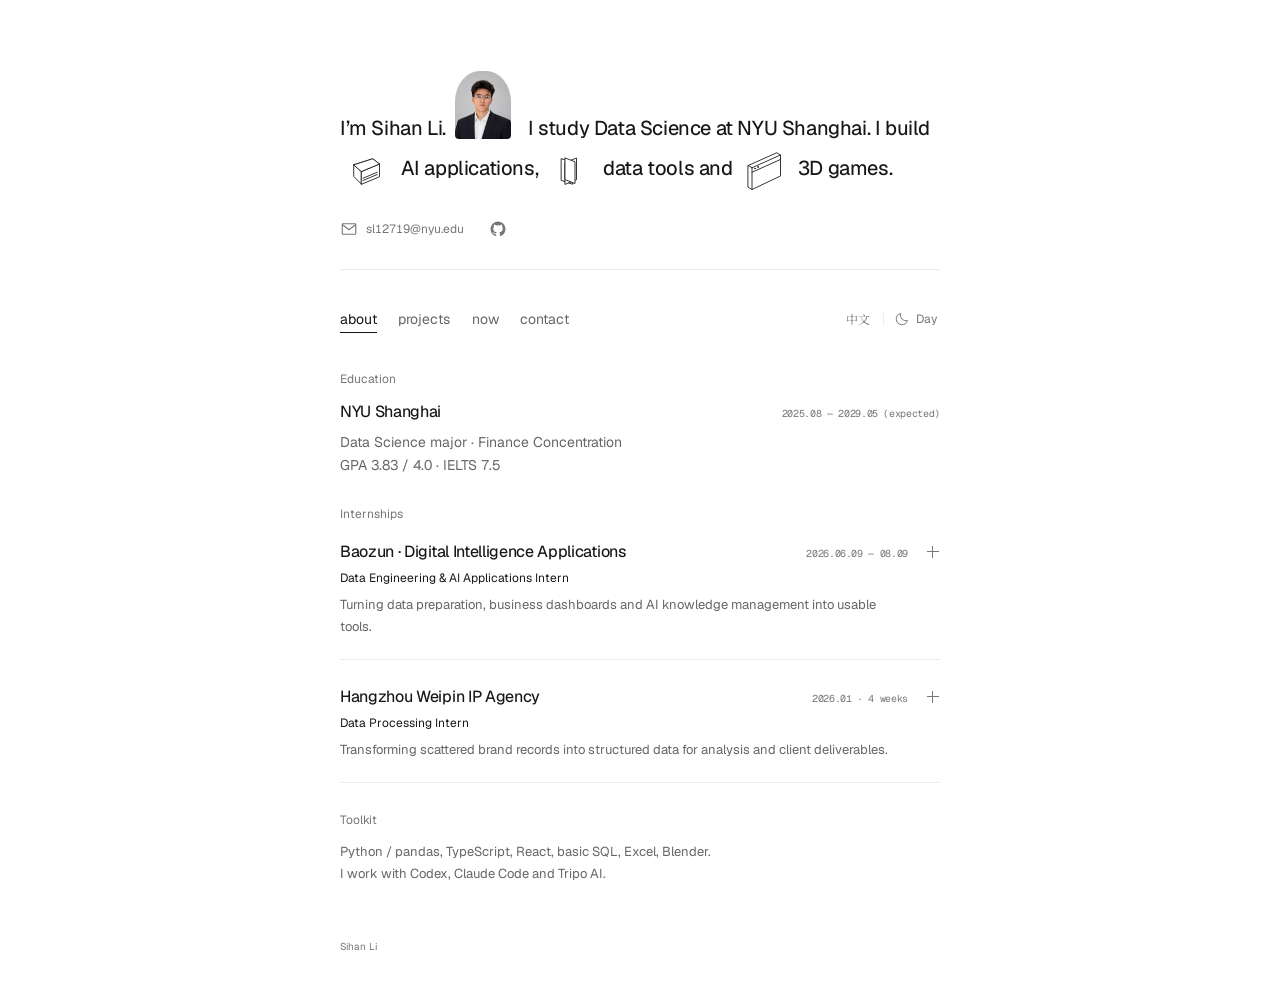
==== index.html @ 7e49949e "Publish Sihan Li portfolio with resume requests by email" ====
<!doctype html>
<html lang="en" data-theme="light"><head><meta charset="UTF-8"><meta name="viewport" content="width=device-width, initial-scale=1"><meta name="description" content="Sihan Li, Data Science major with a Finance Concentration at NYU Shanghai. AI applications, data tools and 3D games."><meta name="theme-color" content="#ffffff"><title>about · Sihan Li</title><script>(()=>{const h=document.documentElement,p=new URLSearchParams(location.search);let l=p.get('lang'),t;try{l=l||localStorage.getItem('sihan-lang');t=localStorage.getItem('sihan-theme')}catch{}h.lang=l==='zh'?'zh-CN':'en';h.dataset.theme=t==='light'||t==='dark'?t:matchMedia('(prefers-color-scheme: dark)').matches?'dark':'light'})();</script><link rel="icon" href="assets/favicon.svg" type="image/svg+xml"><link rel="preload" as="font" type="font/woff2" href="assets/fonts/geist-latin-wght-normal.woff2" crossorigin><link rel="stylesheet" href="style.css"><script src="translations.js" defer></script><script src="app.js" defer></script></head><body><a class="skip" href="#content"><span data-i18n="skip" >Skip to content</span></a><div class="page"><header class="intro"><h1><span data-i18n="name" >I’m Sihan Li.</span> <span class="avatar"><img src="assets/portrait.png" data-i18n-alt="portraitAlt" alt="Portrait of Sihan Li" width="64" height="76"></span> <span data-i18n="intro" >I study Data Science at NYU Shanghai. I build</span> <a class="category-link" href="projects.html#rag" data-route="projects"><span class="icon-frame" aria-hidden="true"><span class="corners"><i></i><i></i><i></i><i></i></span><svg class="book-icon" viewBox="0 0 70 70" fill="none" stroke="currentColor" stroke-width="1.15" stroke-linecap="round" stroke-linejoin="round" aria-hidden="true"><g class="book-back"><path class="paper" d="M19 28 44 20 53 27 29 37Z"/><path class="paper" d="m19 28 10 9v17L19 44Z"/><path class="paper" d="m29 37 24-10v17L29 54Z"/><path d="m31 49 19-8M31 46l19-8"/></g><g class="book-cover"><path class="paper" d="m19 28 25-8 9 7-24 10Z"/></g><g class="book-bits"><path class="paper" d="m27 22 5-3 5 3v6l-5 3-5-3Z"/><path d="m27 22 5 3 5-3m-5 3v6"/><path class="paper" d="m43 13 4-2 4 2v5l-4 2-4-2Z"/><path d="m43 13 4 2 4-2m-4 2v5"/></g></svg></span><span class="category-label"><span data-i18n="ai" >AI applications</span></span></a><span data-i18n="comma" >,</span> <a class="category-link" href="projects.html#bidradar" data-route="projects"><span class="icon-frame" aria-hidden="true"><span class="corners"><i></i><i></i><i></i><i></i></span><svg class="map-icon" viewBox="0 0 70 70" fill="none" stroke="currentColor" stroke-width="1.15" stroke-linecap="round" stroke-linejoin="round" aria-hidden="true"><g class="map-left"><path class="paper" d="m18 20 15 5v29l-15-5Z"/><path class="map-lines" d="m21 28 4 3 5-2m-9 10 4-2 5 5"/></g><g class="map-center"><path class="paper" d="m33 25 15-6v29l-15 6Z"/><path class="map-lines" d="m36 31 4-4 5 1m-9 16 4-2 5-7"/></g><g class="map-right"><path class="paper" d="m48 19 13 5v29l-13-5Z"/><path class="map-lines" d="m51 28 4 2 3-1m-7 11 4-3 3 5"/></g></svg></span><span class="category-label"><span data-i18n="data" >data tools</span></span></a> <span data-i18n="and" >and</span> <a class="category-link" href="projects.html#nightback" data-route="projects"><span class="icon-frame" aria-hidden="true"><span class="corners"><i></i><i></i><i></i><i></i></span><svg class="window-icon" viewBox="0 0 70 70" fill="none" stroke="currentColor" stroke-width="1.15" stroke-linecap="round" stroke-linejoin="round" aria-hidden="true"><g class="screen"><path class="paper" d="m14 29 38-17 5 3v28L19 61l-5-3Z"/><path d="m19 32 38-17M19 32v29M14 29l5 3m0 6 38-17"/><circle cx="23" cy="33" r=".6"/><circle cx="27" cy="31" r=".6"/></g><g class="window-cards"><path class="paper" d="m25 38 10-4v11l-10 4Z"/><path class="paper" d="m40 31 10-4v11l-10 4Z"/></g></svg></span><span class="category-label"><span data-i18n="games" >3D games</span></span></a><span data-i18n="period" >.</span></h1><div class="socials"><a class="email-link" href="mailto:sl12719@nyu.edu"><svg viewBox="0 0 24 24" fill="none" stroke="currentColor" stroke-width="1.5" aria-hidden="true"><rect x="3" y="5" width="18" height="14" rx="1"/><path d="m3 6 9 7 9-7"/></svg><span>sl12719@nyu.edu</span></a><a href="https://github.com/lshhhhhhhhhh10" target="_blank" rel="noopener noreferrer" aria-label="GitHub"><svg viewBox="0 0 24 24" fill="currentColor" aria-hidden="true"><path d="M12 2a10 10 0 0 0-3.16 19.49c.5.09.68-.22.68-.48v-1.86c-2.78.6-3.37-1.18-3.37-1.18-.45-1.15-1.11-1.46-1.11-1.46-.91-.62.07-.61.07-.61 1 .07 1.53 1.03 1.53 1.03.9 1.53 2.34 1.09 2.91.83.09-.65.35-1.09.64-1.34-2.22-.25-4.55-1.11-4.55-4.94 0-1.09.39-1.98 1.03-2.68-.1-.25-.45-1.27.1-2.65 0 0 .84-.27 2.75 1.03A9.58 9.58 0 0 1 12 6.84c.85 0 1.71.12 2.51.34 1.91-1.3 2.75-1.03 2.75-1.03.55 1.38.2 2.4.1 2.65.64.7 1.03 1.59 1.03 2.68 0 3.84-2.34 4.68-4.57 4.93.36.31.68.92.68 1.85v2.75c0 .27.18.58.69.48A10 10 0 0 0 12 2Z"/></svg></a></div><hr></header><div class="nav-row"><nav aria-label="Site" data-i18n-label="nav"><a href="index.html" data-route="about" aria-current="page"><span data-i18n="about" >about</span></a><a href="projects.html" data-route="projects"><span data-i18n="projects" >projects</span></a><a href="now.html" data-route="now"><span data-i18n="now" >now</span></a><a href="contact.html" data-route="contact"><span data-i18n="contact" >contact</span></a><span class="nav-rule" aria-hidden="true"></span></nav><div class="preferences"><button id="language-toggle" type="button" aria-label="切换到中文" title="切换到中文">中文</button><span class="control-divider" aria-hidden="true"></span><button id="theme-toggle" type="button" aria-label="Switch to night mode" title="Switch to night mode" aria-pressed="false"><svg class="moon" viewBox="0 0 24 24" fill="none" stroke="currentColor" stroke-width="1.5" aria-hidden="true"><path d="M20.2 14.2A8.5 8.5 0 0 1 9.8 3.8 8.5 8.5 0 1 0 20.2 14.2Z"/></svg><svg class="sun" viewBox="0 0 24 24" fill="none" stroke="currentColor" stroke-width="1.5" aria-hidden="true"><circle cx="12" cy="12" r="3.5"/><path d="M12 2v2m0 16v2M2 12h2m16 0h2M5 5l1.4 1.4m11.2 11.2L19 19M5 19l1.4-1.4M17.6 6.4 19 5"/></svg><span id="theme-word">Day</span></button></div></div><main id="content" data-page="about" tabindex="-1"><section class="about-block"><h2 data-i18n="education" >Education</h2><div class="entry-heading"><h3 data-i18n="school" >NYU Shanghai</h3><span data-i18n="studyDates" class="date">2025.08 — 2029.05 (expected)</span></div><p><span data-i18n="major" >Data Science major · Finance Concentration</span><br><span class="latin">GPA 3.83 / 4.0 · IELTS 7.5</span></p></section><section class="about-block internships"><h2 data-i18n="internships" >Internships</h2>
<details class="experience"><summary><span class="experience-summary"><span class="entry-heading"><span data-i18n="baozun" class="employer">Baozun · Digital Intelligence Applications</span><span class="date">2026.06.09 — 08.09</span></span><span data-i18n="baozunRole" class="experience-role">Data Engineering &amp; AI Applications Intern</span><span data-i18n="baozunDesc" class="experience-overview">Turning data preparation, business dashboards and AI knowledge management into usable tools.</span></span><span class="expand-mark" aria-hidden="true"></span></summary><div class="experience-detail"><ul><li data-i18n="baozunDetail1" >Built and deployed a RAG resource platform for internal training, connecting content intake, search, scoring and classification in one workflow.</li><li data-i18n="baozunDetail2" >Implemented PDF/link imports, full-text search, manual review and Feishu sync, organizing technical resources into 7 categories and 34 subcategories.</li><li data-i18n="baozunDetail3" >Integrated DeepSeek scoring for relevance, depth, recency and credibility, with a rule-based fallback when API calls fail.</li><li data-i18n="baozunDetail4" >Contributed to structured-data cleaning and validation for BBI Cloud dashboards, supporting business metrics and visual reporting.</li></ul><a class="detail-link" href="https://rag-kb-site.vercel.app/" target="_blank" rel="noopener noreferrer"><span data-i18n="viewPlatform" >View the platform ↗</span></a></div></details>
<details class="experience"><summary><span class="experience-summary"><span class="entry-heading"><span data-i18n="weipin" class="employer">Hangzhou Weipin IP Agency</span><span data-i18n="weipinDates" class="date">2026.01 · 4 weeks</span></span><span data-i18n="weipinRole" class="experience-role">Data Processing Intern</span><span data-i18n="weipinDesc" class="experience-overview">Transforming scattered brand records into structured data for analysis and client deliverables.</span></span><span class="expand-mark" aria-hidden="true"></span></summary><div class="experience-detail"><ul><li data-i18n="weipinDetail1" >Collected brand records through web scraping, then deduplicated, categorized and standardized them for downstream analysis.</li><li data-i18n="weipinDetail2" >Consolidated the prepared data for internal reports and client deliverables, turning raw records into usable analytical inputs.</li></ul></div></details></section><section class="about-block toolkit"><h2 data-i18n="tools" >Toolkit</h2><p><span data-i18n="toolsData" >Python / pandas, TypeScript, React, basic SQL, Excel, Blender.</span><br><span data-i18n="collab" >I work with Codex, Claude Code and Tripo AI.</span></p></section></main><footer><span class="latin">Sihan Li</span></footer></div></body></html>
---- style.css ----
@import url('fonts.css');
:root{--bg:#fff;--ink:#171717;--body:#666;--muted:#767676;--line:#ebebeb;--hover-line:#8f8f8f;--wash:#fafafa;--wash-strong:#f0f0f0;--ease:cubic-bezier(.23,1,.32,1);--spring:cubic-bezier(.22,1.45,.45,1);color-scheme:light;font-family:'Geist Variable','Noto Serif SC Variable','Songti SC',serif;font-feature-settings:'rlig' 1,'calt' 0,'ss11' 1;font-synthesis:none;font-variant-numeric:tabular-nums;text-rendering:optimizeLegibility;-webkit-font-smoothing:antialiased;scroll-behavior:smooth;scroll-padding-top:30px}
:root[data-theme=dark]{--bg:#151716;--ink:#eeeeeb;--body:#b1b5b1;--muted:#9ca39d;--line:#303531;--hover-line:#838c84;--wash:#202521;--wash-strong:#2a312b;color-scheme:dark}
*{box-sizing:border-box}body{margin:0;background:var(--bg);color:var(--ink);min-width:0;min-height:100vh}p,h1,h2,h3,figure{margin:0}a{color:inherit;text-decoration:none;transition:color 160ms var(--ease),opacity 160ms var(--ease)}a:hover{color:var(--ink)}a:active,button:active{opacity:.55}button{font:inherit;color:inherit;cursor:pointer}a:focus-visible,button:focus-visible{outline:2px solid var(--ink);outline-offset:3px}::selection{background:var(--ink);color:var(--bg)}.page{width:calc(100% - 40px);max-width:600px;margin:max(80px,12vh) auto 0;padding-bottom:35px}.intro h1{font-size:20px;font-weight:450;line-height:2;letter-spacing:-.02em}.intro h1 [data-i18n=name]{white-space:nowrap}html[lang=zh-CN] .intro h1{font-size:22px;font-weight:500;letter-spacing:0;line-height:2.2}.avatar{display:inline-block;position:relative;width:3.4em;height:1em;vertical-align:baseline;margin-right:.25em}.avatar img{position:absolute;bottom:-.2em;left:.25em;width:2.8em;height:3.4em;object-fit:cover;object-position:50% 16%;border-radius:45% 45% 4px 4px;filter:none;transition:transform 350ms var(--spring)}.avatar:hover img{transform:rotate(-4deg) translateY(-2px);filter:none}.category-link{position:relative;display:inline-block;white-space:nowrap;touch-action:manipulation}.icon-frame{display:inline-block;position:relative;width:2.625em;height:1em;margin-right:.4em;vertical-align:middle;isolation:isolate}.icon-frame>svg{position:absolute;top:50%;left:50%;width:2.625em;height:2.625em;overflow:visible;transform:translate(-50%,-50%);transition:transform 420ms var(--spring);color:var(--ink)}.paper{fill:var(--bg)}.category-link:is(:hover,:focus-visible) .icon-frame>svg{transform:translate(-50%,-50%) scale(1.2)}.corners{position:absolute;top:50%;left:50%;width:2.625em;height:2.625em;transform:translate(-50%,-50%) scale(.93);opacity:0;transition:opacity 180ms var(--ease),transform 420ms var(--spring);background:var(--bg)}.category-link:is(:hover,:focus-visible) .corners{opacity:1;transform:translate(-50%,-50%) scale(1.37)}.corners i{position:absolute;width:6px;height:6px;border-top:1.2px solid var(--ink);border-left:1.2px solid var(--ink)}.corners i:nth-child(1){top:0;left:0}.corners i:nth-child(2){right:0;top:0;transform:rotate(90deg)}.corners i:nth-child(3){right:0;bottom:0;transform:rotate(180deg)}.corners i:nth-child(4){left:0;bottom:0;transform:rotate(-90deg)}.category-label{position:relative;display:inline-block;padding:0 .1em;margin:0 -.1em;line-height:1.35;isolation:isolate;transition:color 150ms var(--ease)}.category-label:before{content:'';position:absolute;inset:0;z-index:-1;background:var(--ink);transform:scaleX(0);transform-origin:0 50%;transition:transform 360ms var(--ease)}.category-link:is(:hover,:focus-visible) .category-label:before{transform:scaleX(1)}.category-link:is(:hover,:focus-visible) .category-label{color:var(--bg)}.book-cover{transform-origin:19px 28px;transition:transform 500ms var(--spring)}.book-bits{opacity:0;transform:translateY(9px);transition:opacity 300ms var(--ease),transform 550ms var(--spring)}.category-link:is(:hover,:focus-visible) .book-cover{transform:rotate(-55deg)}.category-link:is(:hover,:focus-visible) .book-bits{opacity:1;transform:translateY(-3px)}.map-left,.map-center,.map-right{transition:transform 500ms var(--spring)}.map-left{transform:translateX(7px)}.map-center{transform:translateX(-3px)}.map-right{transform:translateX(-18px)}.map-lines{opacity:0;stroke-dasharray:35;stroke-dashoffset:35;transition:opacity 180ms,stroke-dashoffset 750ms var(--ease)}.category-link:is(:hover,:focus-visible) :is(.map-left,.map-center,.map-right){transform:translateX(-5px)}.category-link:is(:hover,:focus-visible) .map-lines{opacity:1;stroke-dashoffset:0}.window-cards{opacity:0;transform:translate(3px,4px);transition:opacity 200ms,transform 450ms var(--spring)}.category-link:is(:hover,:focus-visible) .window-cards{opacity:1;transform:translate(-3px,-5px)}.socials{display:flex;align-items:center;gap:14px;margin:25px 0 0 -5px;color:var(--muted)}.socials a{display:inline-flex;align-items:center;justify-content:center;gap:8px;min-height:32px;min-width:30px;font-family:'Geist Variable',sans-serif;font-size:12px}.socials a svg{width:18px;height:18px}.socials .email-link{padding:0 5px}hr{border:0;border-top:1px solid var(--line);margin:24px 0 0}.nav-row{display:flex;align-items:center;justify-content:space-between;gap:15px;margin-top:27px;margin-bottom:29px}nav{display:flex;gap:21.28px;position:relative;color:var(--body);font-size:14px;line-height:20px}nav>a{display:block;padding:12px 0;white-space:nowrap}nav>a[aria-current]{color:var(--ink)}nav:not(.placed)>a[aria-current]{text-decoration:underline;text-underline-offset:5px}.nav-rule{height:1px;background:var(--ink);position:absolute;left:0;bottom:8px;pointer-events:none}nav:not(.placed) .nav-rule{visibility:hidden}.placed .nav-rule{transition:transform 360ms var(--ease),width 360ms var(--ease)}.preferences{display:flex;align-items:center;color:var(--muted);gap:7px}.preferences button{border:0;background:transparent;min-height:44px;min-width:36px;display:inline-flex;align-items:center;justify-content:center;gap:6px;font-size:12px;padding:0 3px}.preferences button:hover{color:var(--ink)}#language-toggle{font-family:'Geist Variable','Noto Serif SC Variable',serif;font-size:12px}.control-divider{width:1px;height:12px;background:var(--line)}#theme-toggle svg{width:16px;height:16px}.sun{display:none}[data-theme=dark] .sun{display:block}[data-theme=dark] .moon{display:none}main{color:var(--body);font-size:16px;line-height:1.5;outline:0}html[lang=zh-CN] main{line-height:1.9}.about-block{margin-bottom:28px}.about-block>h2,.in-progress>h2{font-size:12px;font-weight:400;color:var(--muted);line-height:1.5;margin-bottom:12px}.entry-heading{display:flex;justify-content:space-between;align-items:baseline;gap:8px 15px;flex-wrap:wrap}.entry-heading h3{font-size:16px;line-height:1.5;font-weight:450;letter-spacing:-.02em;color:var(--ink)}html[lang=zh-CN] .entry-heading h3{font-weight:500;letter-spacing:0}.date{font-family:'Geist Mono Variable','Noto Serif SC Variable',monospace;font-size:10px;letter-spacing:-.35px;color:var(--muted)}.about-block p{margin-top:7px;font-size:14px;line-height:1.65}html[lang=zh-CN] .about-block p{line-height:1.95}.experience+.experience{margin-top:20px}.toolkit p{font-size:13px}.latin{font-family:'Geist Variable',sans-serif}.project{border-bottom:1px solid var(--line);margin:0 -12px;padding-bottom:12px;scroll-margin-top:30px}.project+.project{padding-top:0}.project-card{position:relative;display:grid;grid-template-columns:40% minmax(0,1fr);gap:20px;align-items:start;padding:12px;color:var(--body)}.project-card:after{content:'';position:absolute;inset:-1px 0;border:1px solid var(--hover-line);opacity:0;pointer-events:none;transition:opacity 160ms var(--ease)}.project-card:focus-visible:after{opacity:1}.project-card img{width:100%;aspect-ratio:16/9;height:auto;display:block;object-fit:cover;background:var(--wash);outline:1px solid color-mix(in srgb,var(--ink) 8%,transparent);outline-offset:-1px}.project-card h2{font-size:16px;line-height:1.5;font-weight:450;letter-spacing:-.02em;color:var(--ink)}html[lang=zh-CN] .project-card h2{letter-spacing:0;font-weight:500}.external{display:inline-block;color:var(--muted);font-size:12px;margin-left:5px}.project-note{font-size:11px;color:var(--muted);margin-top:5px}.description{font-size:13px;line-height:1.65;margin-top:9px}html[lang=zh-CN] .description{line-height:1.9}.tech{font-family:'Geist Mono Variable',monospace;font-size:10px;line-height:1.7;margin-top:12px;color:var(--muted)}.project-foot{padding:0 12px 0 calc(40% + 22.4px);font-size:11px;color:var(--muted);line-height:1.75}.project-actions{display:flex;gap:22px;margin-top:10px}.project-actions a{display:inline-block;padding:5px 0;border-bottom:1px solid var(--line);font-size:12px}.project-actions a:hover{border-color:var(--ink)}.in-progress{margin-top:29px}.in-progress article+article{margin-top:18px}.in-progress h3{font-size:15px;font-weight:450;color:var(--ink)}.in-progress p{font-size:13px;line-height:1.8;margin-top:5px}.contact-note{font-size:14px;margin-bottom:27px}.contact-line{display:flex;align-items:baseline;gap:18px;margin-bottom:22px;font-size:15px}.contact-line .email{font-family:'Geist Variable',sans-serif;font-size:24px;letter-spacing:-.6px;color:var(--ink)}.contact-line a>span[aria-hidden]{font-size:13px;color:var(--muted)}.contact-label{font-size:12px;color:var(--muted);min-width:48px}.contact small{display:block;font-size:10px;color:var(--muted);margin-top:5px}#copy-email{border:0;border-bottom:1px solid var(--line);font-size:12px;background:transparent;color:var(--muted);padding:5px 0}#copy-email:hover{color:var(--ink);border-color:var(--ink)}#copy-status{min-height:24px;font-size:12px}footer{font-size:10px;color:var(--muted);padding-top:27px;line-height:1.5}html[lang=en] .name-zh{display:none}.skip{position:fixed;top:-100px;left:15px;background:var(--bg);padding:10px;z-index:20;font-size:14px}.skip:focus{top:10px}.sr-only{position:absolute;width:1px;height:1px;overflow:hidden;clip:rect(0,0,0,0);white-space:nowrap}@media(hover:hover){.project-card:hover:after{opacity:1}}@media(pointer:coarse){.socials a{min-width:44px;min-height:44px}}@media(max-width:544px){.project-card{grid-template-columns:1fr;gap:13px}.project-foot{padding-left:12px}.project-card img{max-height:215px;object-fit:cover}.project-note{margin-top:3px}.description{font-size:14px}.project-card{padding-top:16px;padding-bottom:12px}.project{padding-bottom:16px}.contact-line .email{font-size:22px}.tech{margin-top:9px}}@media(max-width:480px){.page{margin-top:42px;padding-bottom:28px}.intro h1{line-height:2.4}.intro h1,html[lang=zh-CN] .intro h1{font-size:20px}html[lang=zh-CN] .intro h1{line-height:2.4}.avatar{width:3.1em}.avatar img{height:3em;width:2.5em}.socials{margin-top:15px}.intro hr{display:none}.nav-row{margin-top:9px;margin-bottom:25px}.preferences{gap:4px}nav{gap:21.28px}.entry-heading{gap:4px}.date{font-size:10px}.about-block p{font-size:14px}#theme-word{font-size:11px}.contact-line{gap:14px}}@media(max-width:360px){.page{width:calc(100% - 36px)}#theme-word{display:none}.contact-line .email{font-size:20px}nav{gap:18px}.contact-line{gap:12px}.category-link .icon-frame{margin-right:.25em}.intro h1,html[lang=zh-CN] .intro h1{font-size:19px}}@media(prefers-reduced-motion:reduce){:root{scroll-behavior:auto}*,*:before,*:after{animation:none!important;transition:none!important}}

.category-link:focus-visible{outline-color:transparent}@media(forced-colors:active){.category-link:focus-visible{outline-color:Highlight}}

/* Expandable experience entries and current projects. */
.experience{border-bottom:1px solid var(--line);padding:0 0 16px;margin:0 0 20px}.experience:last-child{margin-bottom:0}.experience+.experience{margin-top:0}.experience>summary{list-style:none;display:flex;gap:18px;cursor:pointer;border-radius:0;padding:5px 0;touch-action:manipulation}.experience>summary::-webkit-details-marker{display:none}.experience>summary:focus-visible{outline:2px solid var(--ink);outline-offset:5px}.experience-summary{display:block;min-width:0;flex:1}.employer{font-size:16px;font-weight:450;line-height:1.5;letter-spacing:-.02em;color:var(--ink)}html[lang=zh-CN] .employer{font-weight:500;letter-spacing:0}.experience-role{display:block;font-size:12px;color:var(--ink);margin-top:5px}.experience-overview{display:block;font-size:13px;line-height:1.7;margin-top:7px;color:var(--body)}.expand-mark{position:relative;width:14px;height:14px;flex:0 0 14px;margin-top:5px;color:var(--muted)}.expand-mark:before,.expand-mark:after{content:'';position:absolute;background:currentColor;transition:transform 200ms var(--ease)}.expand-mark:before{left:1px;right:1px;top:6px;height:1px}.expand-mark:after{top:1px;bottom:1px;left:6px;width:1px}.experience[open] .expand-mark:after{transform:rotate(90deg)}.experience[open] .expand-mark{color:var(--ink)}.experience-detail{padding:7px 30px 0 0;font-size:13px;line-height:1.75;animation:detail-in 220ms ease-out}.experience-detail ul{margin:0;padding-left:17px}.experience-detail li{padding-left:3px}.experience-detail li+li{margin-top:10px}.detail-link{display:inline-block;font-size:12px;padding:5px 0;border-bottom:1px solid var(--line);margin-top:12px}.detail-link:hover{border-color:var(--ink)}html[lang=zh-CN] .experience-overview,html[lang=zh-CN] .experience-detail{line-height:1.95}.now-heading{font-size:16px;font-weight:450;letter-spacing:-.02em;color:var(--ink);margin-bottom:24px}.now-entry{padding-bottom:24px;border-bottom:1px solid var(--line)}.now-entry+.now-entry{padding-top:24px}.now-top{display:flex;flex-wrap:wrap;gap:9px 16px;align-items:baseline;justify-content:space-between}.now-top h3{font-size:16px;font-weight:450;line-height:1.5;color:var(--ink)}.work-status{font-size:10px;color:var(--muted);white-space:nowrap}.work-status:before{content:'';display:inline-block;width:4px;height:4px;background:currentColor;border-radius:50%;margin:0 6px 2px 0}.now-entry>p{font-size:14px;line-height:1.75;margin-top:11px}.now-entry>p.tech{font-size:10px;margin-top:12px}.now-entry>p.milestone{font-size:12px;color:var(--ink)}.now-link{margin-top:25px;font-size:13px}.now-link a{border-bottom:1px solid var(--line);padding-bottom:4px}html[lang=zh-CN] .now-entry>p{line-height:1.95}@keyframes detail-in{from{opacity:.35;transform:translateY(-3px)}to{opacity:1;transform:translateY(0)}}@media(max-width:480px){.nav-row{gap:8px}nav{font-size:13px;gap:14px}.experience>summary{gap:12px}.experience-detail{padding-right:0}.employer{font-size:15px}.now-top{display:block}.work-status{display:block;margin-top:6px}.now-entry>p{font-size:14px}}@media(max-width:360px){nav{gap:10px}.preferences{gap:3px}.preferences button{min-width:32px}}
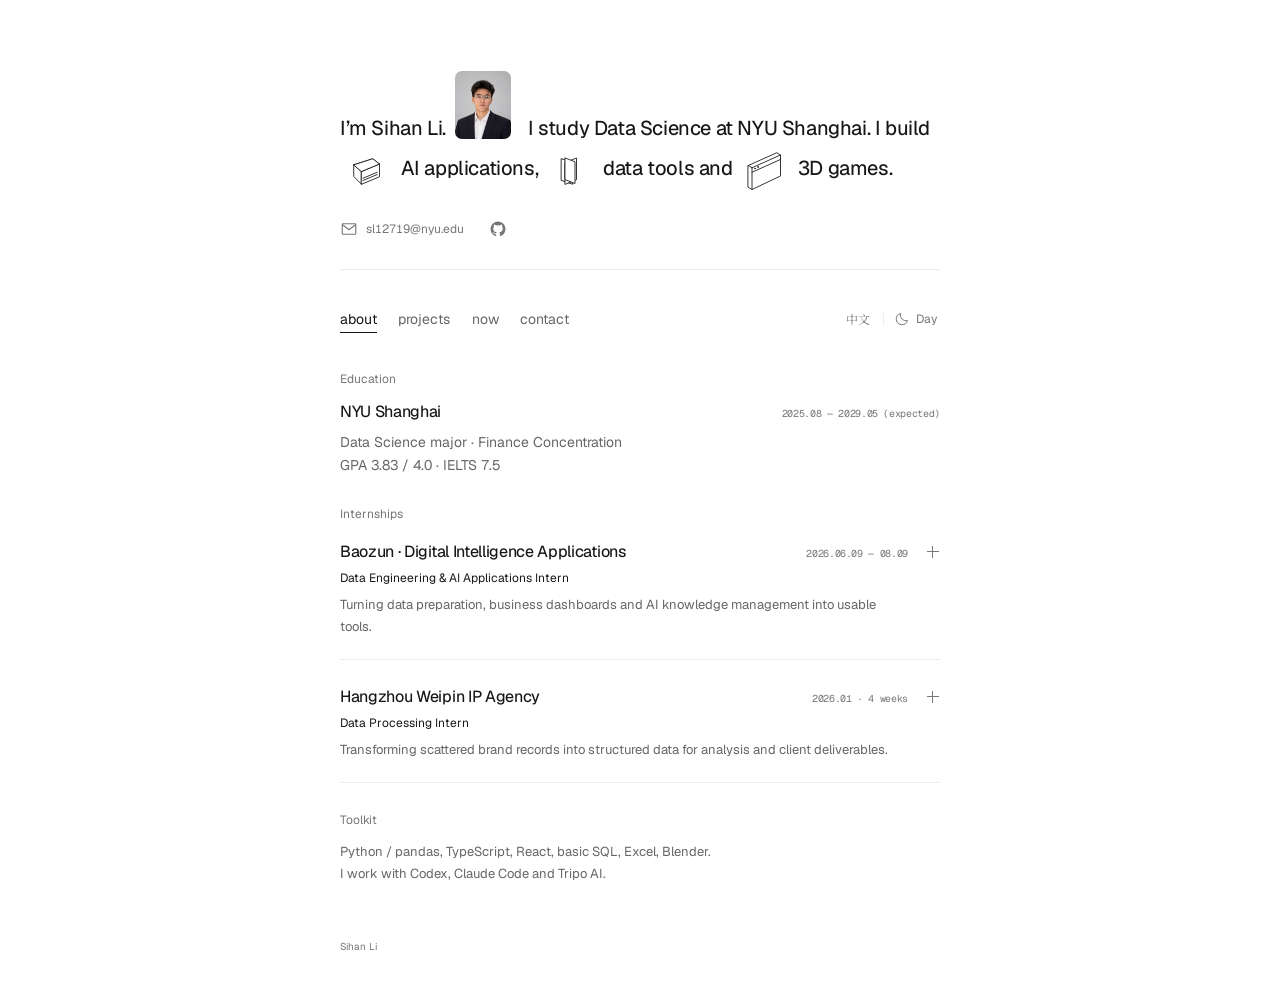
==== commit 134c07cd: "Add mobile spacing, portrait viewer and single resume download" ====
--- a/index.html
+++ b/index.html
@@ -1,4 +1,4 @@
 <!doctype html>
-<html lang="en" data-theme="light"><head><meta charset="UTF-8"><meta name="viewport" content="width=device-width, initial-scale=1"><meta name="description" content="Sihan Li, Data Science major with a Finance Concentration at NYU Shanghai. AI applications, data tools and 3D games."><meta name="theme-color" content="#ffffff"><title>about · Sihan Li</title><script>(()=>{const h=document.documentElement,p=new URLSearchParams(location.search);let l=p.get('lang'),t;try{l=l||localStorage.getItem('sihan-lang');t=localStorage.getItem('sihan-theme')}catch{}h.lang=l==='zh'?'zh-CN':'en';h.dataset.theme=t==='light'||t==='dark'?t:matchMedia('(prefers-color-scheme: dark)').matches?'dark':'light'})();</script><link rel="icon" href="assets/favicon.svg" type="image/svg+xml"><link rel="preload" as="font" type="font/woff2" href="assets/fonts/geist-latin-wght-normal.woff2" crossorigin><link rel="stylesheet" href="style.css"><script src="translations.js" defer></script><script src="app.js" defer></script></head><body><a class="skip" href="#content"><span data-i18n="skip" >Skip to content</span></a><div class="page"><header class="intro"><h1><span data-i18n="name" >I’m Sihan Li.</span> <span class="avatar"><img src="assets/portrait.png" data-i18n-alt="portraitAlt" alt="Portrait of Sihan Li" width="64" height="76"></span> <span data-i18n="intro" >I study Data Science at NYU Shanghai. I build</span> <a class="category-link" href="projects.html#rag" data-route="projects"><span class="icon-frame" aria-hidden="true"><span class="corners"><i></i><i></i><i></i><i></i></span><svg class="book-icon" viewBox="0 0 70 70" fill="none" stroke="currentColor" stroke-width="1.15" stroke-linecap="round" stroke-linejoin="round" aria-hidden="true"><g class="book-back"><path class="paper" d="M19 28 44 20 53 27 29 37Z"/><path class="paper" d="m19 28 10 9v17L19 44Z"/><path class="paper" d="m29 37 24-10v17L29 54Z"/><path d="m31 49 19-8M31 46l19-8"/></g><g class="book-cover"><path class="paper" d="m19 28 25-8 9 7-24 10Z"/></g><g class="book-bits"><path class="paper" d="m27 22 5-3 5 3v6l-5 3-5-3Z"/><path d="m27 22 5 3 5-3m-5 3v6"/><path class="paper" d="m43 13 4-2 4 2v5l-4 2-4-2Z"/><path d="m43 13 4 2 4-2m-4 2v5"/></g></svg></span><span class="category-label"><span data-i18n="ai" >AI applications</span></span></a><span data-i18n="comma" >,</span> <a class="category-link" href="projects.html#bidradar" data-route="projects"><span class="icon-frame" aria-hidden="true"><span class="corners"><i></i><i></i><i></i><i></i></span><svg class="map-icon" viewBox="0 0 70 70" fill="none" stroke="currentColor" stroke-width="1.15" stroke-linecap="round" stroke-linejoin="round" aria-hidden="true"><g class="map-left"><path class="paper" d="m18 20 15 5v29l-15-5Z"/><path class="map-lines" d="m21 28 4 3 5-2m-9 10 4-2 5 5"/></g><g class="map-center"><path class="paper" d="m33 25 15-6v29l-15 6Z"/><path class="map-lines" d="m36 31 4-4 5 1m-9 16 4-2 5-7"/></g><g class="map-right"><path class="paper" d="m48 19 13 5v29l-13-5Z"/><path class="map-lines" d="m51 28 4 2 3-1m-7 11 4-3 3 5"/></g></svg></span><span class="category-label"><span data-i18n="data" >data tools</span></span></a> <span data-i18n="and" >and</span> <a class="category-link" href="projects.html#nightback" data-route="projects"><span class="icon-frame" aria-hidden="true"><span class="corners"><i></i><i></i><i></i><i></i></span><svg class="window-icon" viewBox="0 0 70 70" fill="none" stroke="currentColor" stroke-width="1.15" stroke-linecap="round" stroke-linejoin="round" aria-hidden="true"><g class="screen"><path class="paper" d="m14 29 38-17 5 3v28L19 61l-5-3Z"/><path d="m19 32 38-17M19 32v29M14 29l5 3m0 6 38-17"/><circle cx="23" cy="33" r=".6"/><circle cx="27" cy="31" r=".6"/></g><g class="window-cards"><path class="paper" d="m25 38 10-4v11l-10 4Z"/><path class="paper" d="m40 31 10-4v11l-10 4Z"/></g></svg></span><span class="category-label"><span data-i18n="games" >3D games</span></span></a><span data-i18n="period" >.</span></h1><div class="socials"><a class="email-link" href="mailto:sl12719@nyu.edu"><svg viewBox="0 0 24 24" fill="none" stroke="currentColor" stroke-width="1.5" aria-hidden="true"><rect x="3" y="5" width="18" height="14" rx="1"/><path d="m3 6 9 7 9-7"/></svg><span>sl12719@nyu.edu</span></a><a href="https://github.com/lshhhhhhhhhh10" target="_blank" rel="noopener noreferrer" aria-label="GitHub"><svg viewBox="0 0 24 24" fill="currentColor" aria-hidden="true"><path d="M12 2a10 10 0 0 0-3.16 19.49c.5.09.68-.22.68-.48v-1.86c-2.78.6-3.37-1.18-3.37-1.18-.45-1.15-1.11-1.46-1.11-1.46-.91-.62.07-.61.07-.61 1 .07 1.53 1.03 1.53 1.03.9 1.53 2.34 1.09 2.91.83.09-.65.35-1.09.64-1.34-2.22-.25-4.55-1.11-4.55-4.94 0-1.09.39-1.98 1.03-2.68-.1-.25-.45-1.27.1-2.65 0 0 .84-.27 2.75 1.03A9.58 9.58 0 0 1 12 6.84c.85 0 1.71.12 2.51.34 1.91-1.3 2.75-1.03 2.75-1.03.55 1.38.2 2.4.1 2.65.64.7 1.03 1.59 1.03 2.68 0 3.84-2.34 4.68-4.57 4.93.36.31.68.92.68 1.85v2.75c0 .27.18.58.69.48A10 10 0 0 0 12 2Z"/></svg></a></div><hr></header><div class="nav-row"><nav aria-label="Site" data-i18n-label="nav"><a href="index.html" data-route="about" aria-current="page"><span data-i18n="about" >about</span></a><a href="projects.html" data-route="projects"><span data-i18n="projects" >projects</span></a><a href="now.html" data-route="now"><span data-i18n="now" >now</span></a><a href="contact.html" data-route="contact"><span data-i18n="contact" >contact</span></a><span class="nav-rule" aria-hidden="true"></span></nav><div class="preferences"><button id="language-toggle" type="button" aria-label="切换到中文" title="切换到中文">中文</button><span class="control-divider" aria-hidden="true"></span><button id="theme-toggle" type="button" aria-label="Switch to night mode" title="Switch to night mode" aria-pressed="false"><svg class="moon" viewBox="0 0 24 24" fill="none" stroke="currentColor" stroke-width="1.5" aria-hidden="true"><path d="M20.2 14.2A8.5 8.5 0 0 1 9.8 3.8 8.5 8.5 0 1 0 20.2 14.2Z"/></svg><svg class="sun" viewBox="0 0 24 24" fill="none" stroke="currentColor" stroke-width="1.5" aria-hidden="true"><circle cx="12" cy="12" r="3.5"/><path d="M12 2v2m0 16v2M2 12h2m16 0h2M5 5l1.4 1.4m11.2 11.2L19 19M5 19l1.4-1.4M17.6 6.4 19 5"/></svg><span id="theme-word">Day</span></button></div></div><main id="content" data-page="about" tabindex="-1"><section class="about-block"><h2 data-i18n="education" >Education</h2><div class="entry-heading"><h3 data-i18n="school" >NYU Shanghai</h3><span data-i18n="studyDates" class="date">2025.08 — 2029.05 (expected)</span></div><p><span data-i18n="major" >Data Science major · Finance Concentration</span><br><span class="latin">GPA 3.83 / 4.0 · IELTS 7.5</span></p></section><section class="about-block internships"><h2 data-i18n="internships" >Internships</h2>
+<html lang="en" data-theme="light"><head><meta charset="UTF-8"><meta name="viewport" content="width=device-width, initial-scale=1"><meta name="description" content="Sihan Li, Data Science major with a Finance Concentration at NYU Shanghai. AI applications, data tools and 3D games."><meta name="theme-color" content="#ffffff"><title>about · Sihan Li</title><script>(()=>{const h=document.documentElement,p=new URLSearchParams(location.search);let l=p.get('lang'),t;try{l=l||localStorage.getItem('sihan-lang');t=localStorage.getItem('sihan-theme')}catch{}h.lang=l==='zh'?'zh-CN':'en';h.dataset.theme=t==='light'||t==='dark'?t:matchMedia('(prefers-color-scheme: dark)').matches?'dark':'light'})();</script><link rel="icon" href="assets/favicon.svg" type="image/svg+xml"><link rel="preload" as="font" type="font/woff2" href="assets/fonts/geist-latin-wght-normal.woff2" crossorigin><link rel="stylesheet" href="style.css?v=20261016-2"><script src="translations.js?v=20261016-2" defer></script><script src="app.js?v=20261016-2" defer></script></head><body><a class="skip" href="#content"><span data-i18n="skip" >Skip to content</span></a><div class="page"><header class="intro"><h1><span data-i18n="name" >I’m Sihan Li.</span> <button class="avatar" type="button" aria-haspopup="dialog" aria-controls="portrait-viewer" aria-expanded="false" data-i18n-label="enlargePortrait" aria-label="Enlarge portrait"><img src="assets/portrait.png" data-i18n-alt="portraitAlt" alt="Portrait of Sihan Li" width="64" height="76"></button> <span data-i18n="intro" >I study Data Science at NYU Shanghai. I build</span> <a class="category-link" href="projects.html#rag" data-route="projects"><span class="icon-frame" aria-hidden="true"><span class="corners"><i></i><i></i><i></i><i></i></span><svg class="book-icon" viewBox="0 0 70 70" fill="none" stroke="currentColor" stroke-width="1.15" stroke-linecap="round" stroke-linejoin="round" aria-hidden="true"><g class="book-back"><path class="paper" d="M19 28 44 20 53 27 29 37Z"/><path class="paper" d="m19 28 10 9v17L19 44Z"/><path class="paper" d="m29 37 24-10v17L29 54Z"/><path d="m31 49 19-8M31 46l19-8"/></g><g class="book-cover"><path class="paper" d="m19 28 25-8 9 7-24 10Z"/></g><g class="book-bits"><path class="paper" d="m27 22 5-3 5 3v6l-5 3-5-3Z"/><path d="m27 22 5 3 5-3m-5 3v6"/><path class="paper" d="m43 13 4-2 4 2v5l-4 2-4-2Z"/><path d="m43 13 4 2 4-2m-4 2v5"/></g></svg></span><span class="category-label"><span data-i18n="ai" >AI applications</span></span></a><span data-i18n="comma" >,</span> <a class="category-link" href="projects.html#bidradar" data-route="projects"><span class="icon-frame" aria-hidden="true"><span class="corners"><i></i><i></i><i></i><i></i></span><svg class="map-icon" viewBox="0 0 70 70" fill="none" stroke="currentColor" stroke-width="1.15" stroke-linecap="round" stroke-linejoin="round" aria-hidden="true"><g class="map-left"><path class="paper" d="m18 20 15 5v29l-15-5Z"/><path class="map-lines" d="m21 28 4 3 5-2m-9 10 4-2 5 5"/></g><g class="map-center"><path class="paper" d="m33 25 15-6v29l-15 6Z"/><path class="map-lines" d="m36 31 4-4 5 1m-9 16 4-2 5-7"/></g><g class="map-right"><path class="paper" d="m48 19 13 5v29l-13-5Z"/><path class="map-lines" d="m51 28 4 2 3-1m-7 11 4-3 3 5"/></g></svg></span><span class="category-label"><span data-i18n="data" >data tools</span></span></a> <span data-i18n="and" >and</span> <a class="category-link" href="projects.html#nightback" data-route="projects"><span class="icon-frame" aria-hidden="true"><span class="corners"><i></i><i></i><i></i><i></i></span><svg class="window-icon" viewBox="0 0 70 70" fill="none" stroke="currentColor" stroke-width="1.15" stroke-linecap="round" stroke-linejoin="round" aria-hidden="true"><g class="screen"><path class="paper" d="m14 29 38-17 5 3v28L19 61l-5-3Z"/><path d="m19 32 38-17M19 32v29M14 29l5 3m0 6 38-17"/><circle cx="23" cy="33" r=".6"/><circle cx="27" cy="31" r=".6"/></g><g class="window-cards"><path class="paper" d="m25 38 10-4v11l-10 4Z"/><path class="paper" d="m40 31 10-4v11l-10 4Z"/></g></svg></span><span class="category-label"><span data-i18n="games" >3D games</span></span></a><span data-i18n="period" >.</span></h1><div class="socials"><a class="email-link" href="mailto:sl12719@nyu.edu"><svg viewBox="0 0 24 24" fill="none" stroke="currentColor" stroke-width="1.5" aria-hidden="true"><rect x="3" y="5" width="18" height="14" rx="1"/><path d="m3 6 9 7 9-7"/></svg><span>sl12719@nyu.edu</span></a><a href="https://github.com/lshhhhhhhhhh10" target="_blank" rel="noopener noreferrer" aria-label="GitHub"><svg viewBox="0 0 24 24" fill="currentColor" aria-hidden="true"><path d="M12 2a10 10 0 0 0-3.16 19.49c.5.09.68-.22.68-.48v-1.86c-2.78.6-3.37-1.18-3.37-1.18-.45-1.15-1.11-1.46-1.11-1.46-.91-.62.07-.61.07-.61 1 .07 1.53 1.03 1.53 1.03.9 1.53 2.34 1.09 2.91.83.09-.65.35-1.09.64-1.34-2.22-.25-4.55-1.11-4.55-4.94 0-1.09.39-1.98 1.03-2.68-.1-.25-.45-1.27.1-2.65 0 0 .84-.27 2.75 1.03A9.58 9.58 0 0 1 12 6.84c.85 0 1.71.12 2.51.34 1.91-1.3 2.75-1.03 2.75-1.03.55 1.38.2 2.4.1 2.65.64.7 1.03 1.59 1.03 2.68 0 3.84-2.34 4.68-4.57 4.93.36.31.68.92.68 1.85v2.75c0 .27.18.58.69.48A10 10 0 0 0 12 2Z"/></svg></a></div><hr></header><div class="nav-row"><nav aria-label="Site" data-i18n-label="nav"><a href="index.html" data-route="about" aria-current="page"><span data-i18n="about" >about</span></a><a href="projects.html" data-route="projects"><span data-i18n="projects" >projects</span></a><a href="now.html" data-route="now"><span data-i18n="now" >now</span></a><a href="contact.html" data-route="contact"><span data-i18n="contact" >contact</span></a><span class="nav-rule" aria-hidden="true"></span></nav><div class="preferences"><button id="language-toggle" type="button" aria-label="切换到中文" title="切换到中文">中文</button><span class="control-divider" aria-hidden="true"></span><button id="theme-toggle" type="button" aria-label="Switch to night mode" title="Switch to night mode" aria-pressed="false"><svg class="moon" viewBox="0 0 24 24" fill="none" stroke="currentColor" stroke-width="1.5" aria-hidden="true"><path d="M20.2 14.2A8.5 8.5 0 0 1 9.8 3.8 8.5 8.5 0 1 0 20.2 14.2Z"/></svg><svg class="sun" viewBox="0 0 24 24" fill="none" stroke="currentColor" stroke-width="1.5" aria-hidden="true"><circle cx="12" cy="12" r="3.5"/><path d="M12 2v2m0 16v2M2 12h2m16 0h2M5 5l1.4 1.4m11.2 11.2L19 19M5 19l1.4-1.4M17.6 6.4 19 5"/></svg><span id="theme-word">Day</span></button></div></div><main id="content" data-page="about" tabindex="-1"><section class="about-block"><h2 data-i18n="education" >Education</h2><div class="entry-heading"><h3 data-i18n="school" >NYU Shanghai</h3><span data-i18n="studyDates" class="date">2025.08 — 2029.05 (expected)</span></div><p><span data-i18n="major" >Data Science major · Finance Concentration</span><br><span class="latin">GPA 3.83 / 4.0 · IELTS 7.5</span></p></section><section class="about-block internships"><h2 data-i18n="internships" >Internships</h2>
 <details class="experience"><summary><span class="experience-summary"><span class="entry-heading"><span data-i18n="baozun" class="employer">Baozun · Digital Intelligence Applications</span><span class="date">2026.06.09 — 08.09</span></span><span data-i18n="baozunRole" class="experience-role">Data Engineering &amp; AI Applications Intern</span><span data-i18n="baozunDesc" class="experience-overview">Turning data preparation, business dashboards and AI knowledge management into usable tools.</span></span><span class="expand-mark" aria-hidden="true"></span></summary><div class="experience-detail"><ul><li data-i18n="baozunDetail1" >Built and deployed a RAG resource platform for internal training, connecting content intake, search, scoring and classification in one workflow.</li><li data-i18n="baozunDetail2" >Implemented PDF/link imports, full-text search, manual review and Feishu sync, organizing technical resources into 7 categories and 34 subcategories.</li><li data-i18n="baozunDetail3" >Integrated DeepSeek scoring for relevance, depth, recency and credibility, with a rule-based fallback when API calls fail.</li><li data-i18n="baozunDetail4" >Contributed to structured-data cleaning and validation for BBI Cloud dashboards, supporting business metrics and visual reporting.</li></ul><a class="detail-link" href="https://rag-kb-site.vercel.app/" target="_blank" rel="noopener noreferrer"><span data-i18n="viewPlatform" >View the platform ↗</span></a></div></details>
-<details class="experience"><summary><span class="experience-summary"><span class="entry-heading"><span data-i18n="weipin" class="employer">Hangzhou Weipin IP Agency</span><span data-i18n="weipinDates" class="date">2026.01 · 4 weeks</span></span><span data-i18n="weipinRole" class="experience-role">Data Processing Intern</span><span data-i18n="weipinDesc" class="experience-overview">Transforming scattered brand records into structured data for analysis and client deliverables.</span></span><span class="expand-mark" aria-hidden="true"></span></summary><div class="experience-detail"><ul><li data-i18n="weipinDetail1" >Collected brand records through web scraping, then deduplicated, categorized and standardized them for downstream analysis.</li><li data-i18n="weipinDetail2" >Consolidated the prepared data for internal reports and client deliverables, turning raw records into usable analytical inputs.</li></ul></div></details></section><section class="about-block toolkit"><h2 data-i18n="tools" >Toolkit</h2><p><span data-i18n="toolsData" >Python / pandas, TypeScript, React, basic SQL, Excel, Blender.</span><br><span data-i18n="collab" >I work with Codex, Claude Code and Tripo AI.</span></p></section></main><footer><span class="latin">Sihan Li</span></footer></div></body></html>+<details class="experience"><summary><span class="experience-summary"><span class="entry-heading"><span data-i18n="weipin" class="employer">Hangzhou Weipin IP Agency</span><span data-i18n="weipinDates" class="date">2026.01 · 4 weeks</span></span><span data-i18n="weipinRole" class="experience-role">Data Processing Intern</span><span data-i18n="weipinDesc" class="experience-overview">Transforming scattered brand records into structured data for analysis and client deliverables.</span></span><span class="expand-mark" aria-hidden="true"></span></summary><div class="experience-detail"><ul><li data-i18n="weipinDetail1" >Collected brand records through web scraping, then deduplicated, categorized and standardized them for downstream analysis.</li><li data-i18n="weipinDetail2" >Consolidated the prepared data for internal reports and client deliverables, turning raw records into usable analytical inputs.</li></ul></div></details></section><section class="about-block toolkit"><h2 data-i18n="tools" >Toolkit</h2><p><span data-i18n="toolsData" >Python / pandas, TypeScript, React, basic SQL, Excel, Blender.</span><br><span data-i18n="collab" >I work with Codex, Claude Code and Tripo AI.</span></p></section></main><footer><span class="latin">Sihan Li</span></footer></div><dialog id="portrait-viewer" class="portrait-viewer" data-i18n-label="portraitAlt" aria-label="Portrait of Sihan Li"><button class="portrait-close" type="button" data-i18n-label="closePortrait" aria-label="Close portrait" autofocus><svg viewBox="0 0 20 20" fill="none" stroke="currentColor" stroke-width="1.5" aria-hidden="true"><path d="m5 5 10 10M15 5 5 15"/></svg></button><img src="assets/portrait.png" width="640" height="800" data-i18n-alt="portraitAlt" alt="Portrait of Sihan Li"></dialog></body></html>
--- a/style.css
+++ b/style.css
@@ -1,9 +1,19 @@
 @import url('fonts.css');
 :root{--bg:#fff;--ink:#171717;--body:#666;--muted:#767676;--line:#ebebeb;--hover-line:#8f8f8f;--wash:#fafafa;--wash-strong:#f0f0f0;--ease:cubic-bezier(.23,1,.32,1);--spring:cubic-bezier(.22,1.45,.45,1);color-scheme:light;font-family:'Geist Variable','Noto Serif SC Variable','Songti SC',serif;font-feature-settings:'rlig' 1,'calt' 0,'ss11' 1;font-synthesis:none;font-variant-numeric:tabular-nums;text-rendering:optimizeLegibility;-webkit-font-smoothing:antialiased;scroll-behavior:smooth;scroll-padding-top:30px}
 :root[data-theme=dark]{--bg:#151716;--ink:#eeeeeb;--body:#b1b5b1;--muted:#9ca39d;--line:#303531;--hover-line:#838c84;--wash:#202521;--wash-strong:#2a312b;color-scheme:dark}
-*{box-sizing:border-box}body{margin:0;background:var(--bg);color:var(--ink);min-width:0;min-height:100vh}p,h1,h2,h3,figure{margin:0}a{color:inherit;text-decoration:none;transition:color 160ms var(--ease),opacity 160ms var(--ease)}a:hover{color:var(--ink)}a:active,button:active{opacity:.55}button{font:inherit;color:inherit;cursor:pointer}a:focus-visible,button:focus-visible{outline:2px solid var(--ink);outline-offset:3px}::selection{background:var(--ink);color:var(--bg)}.page{width:calc(100% - 40px);max-width:600px;margin:max(80px,12vh) auto 0;padding-bottom:35px}.intro h1{font-size:20px;font-weight:450;line-height:2;letter-spacing:-.02em}.intro h1 [data-i18n=name]{white-space:nowrap}html[lang=zh-CN] .intro h1{font-size:22px;font-weight:500;letter-spacing:0;line-height:2.2}.avatar{display:inline-block;position:relative;width:3.4em;height:1em;vertical-align:baseline;margin-right:.25em}.avatar img{position:absolute;bottom:-.2em;left:.25em;width:2.8em;height:3.4em;object-fit:cover;object-position:50% 16%;border-radius:45% 45% 4px 4px;filter:none;transition:transform 350ms var(--spring)}.avatar:hover img{transform:rotate(-4deg) translateY(-2px);filter:none}.category-link{position:relative;display:inline-block;white-space:nowrap;touch-action:manipulation}.icon-frame{display:inline-block;position:relative;width:2.625em;height:1em;margin-right:.4em;vertical-align:middle;isolation:isolate}.icon-frame>svg{position:absolute;top:50%;left:50%;width:2.625em;height:2.625em;overflow:visible;transform:translate(-50%,-50%);transition:transform 420ms var(--spring);color:var(--ink)}.paper{fill:var(--bg)}.category-link:is(:hover,:focus-visible) .icon-frame>svg{transform:translate(-50%,-50%) scale(1.2)}.corners{position:absolute;top:50%;left:50%;width:2.625em;height:2.625em;transform:translate(-50%,-50%) scale(.93);opacity:0;transition:opacity 180ms var(--ease),transform 420ms var(--spring);background:var(--bg)}.category-link:is(:hover,:focus-visible) .corners{opacity:1;transform:translate(-50%,-50%) scale(1.37)}.corners i{position:absolute;width:6px;height:6px;border-top:1.2px solid var(--ink);border-left:1.2px solid var(--ink)}.corners i:nth-child(1){top:0;left:0}.corners i:nth-child(2){right:0;top:0;transform:rotate(90deg)}.corners i:nth-child(3){right:0;bottom:0;transform:rotate(180deg)}.corners i:nth-child(4){left:0;bottom:0;transform:rotate(-90deg)}.category-label{position:relative;display:inline-block;padding:0 .1em;margin:0 -.1em;line-height:1.35;isolation:isolate;transition:color 150ms var(--ease)}.category-label:before{content:'';position:absolute;inset:0;z-index:-1;background:var(--ink);transform:scaleX(0);transform-origin:0 50%;transition:transform 360ms var(--ease)}.category-link:is(:hover,:focus-visible) .category-label:before{transform:scaleX(1)}.category-link:is(:hover,:focus-visible) .category-label{color:var(--bg)}.book-cover{transform-origin:19px 28px;transition:transform 500ms var(--spring)}.book-bits{opacity:0;transform:translateY(9px);transition:opacity 300ms var(--ease),transform 550ms var(--spring)}.category-link:is(:hover,:focus-visible) .book-cover{transform:rotate(-55deg)}.category-link:is(:hover,:focus-visible) .book-bits{opacity:1;transform:translateY(-3px)}.map-left,.map-center,.map-right{transition:transform 500ms var(--spring)}.map-left{transform:translateX(7px)}.map-center{transform:translateX(-3px)}.map-right{transform:translateX(-18px)}.map-lines{opacity:0;stroke-dasharray:35;stroke-dashoffset:35;transition:opacity 180ms,stroke-dashoffset 750ms var(--ease)}.category-link:is(:hover,:focus-visible) :is(.map-left,.map-center,.map-right){transform:translateX(-5px)}.category-link:is(:hover,:focus-visible) .map-lines{opacity:1;stroke-dashoffset:0}.window-cards{opacity:0;transform:translate(3px,4px);transition:opacity 200ms,transform 450ms var(--spring)}.category-link:is(:hover,:focus-visible) .window-cards{opacity:1;transform:translate(-3px,-5px)}.socials{display:flex;align-items:center;gap:14px;margin:25px 0 0 -5px;color:var(--muted)}.socials a{display:inline-flex;align-items:center;justify-content:center;gap:8px;min-height:32px;min-width:30px;font-family:'Geist Variable',sans-serif;font-size:12px}.socials a svg{width:18px;height:18px}.socials .email-link{padding:0 5px}hr{border:0;border-top:1px solid var(--line);margin:24px 0 0}.nav-row{display:flex;align-items:center;justify-content:space-between;gap:15px;margin-top:27px;margin-bottom:29px}nav{display:flex;gap:21.28px;position:relative;color:var(--body);font-size:14px;line-height:20px}nav>a{display:block;padding:12px 0;white-space:nowrap}nav>a[aria-current]{color:var(--ink)}nav:not(.placed)>a[aria-current]{text-decoration:underline;text-underline-offset:5px}.nav-rule{height:1px;background:var(--ink);position:absolute;left:0;bottom:8px;pointer-events:none}nav:not(.placed) .nav-rule{visibility:hidden}.placed .nav-rule{transition:transform 360ms var(--ease),width 360ms var(--ease)}.preferences{display:flex;align-items:center;color:var(--muted);gap:7px}.preferences button{border:0;background:transparent;min-height:44px;min-width:36px;display:inline-flex;align-items:center;justify-content:center;gap:6px;font-size:12px;padding:0 3px}.preferences button:hover{color:var(--ink)}#language-toggle{font-family:'Geist Variable','Noto Serif SC Variable',serif;font-size:12px}.control-divider{width:1px;height:12px;background:var(--line)}#theme-toggle svg{width:16px;height:16px}.sun{display:none}[data-theme=dark] .sun{display:block}[data-theme=dark] .moon{display:none}main{color:var(--body);font-size:16px;line-height:1.5;outline:0}html[lang=zh-CN] main{line-height:1.9}.about-block{margin-bottom:28px}.about-block>h2,.in-progress>h2{font-size:12px;font-weight:400;color:var(--muted);line-height:1.5;margin-bottom:12px}.entry-heading{display:flex;justify-content:space-between;align-items:baseline;gap:8px 15px;flex-wrap:wrap}.entry-heading h3{font-size:16px;line-height:1.5;font-weight:450;letter-spacing:-.02em;color:var(--ink)}html[lang=zh-CN] .entry-heading h3{font-weight:500;letter-spacing:0}.date{font-family:'Geist Mono Variable','Noto Serif SC Variable',monospace;font-size:10px;letter-spacing:-.35px;color:var(--muted)}.about-block p{margin-top:7px;font-size:14px;line-height:1.65}html[lang=zh-CN] .about-block p{line-height:1.95}.experience+.experience{margin-top:20px}.toolkit p{font-size:13px}.latin{font-family:'Geist Variable',sans-serif}.project{border-bottom:1px solid var(--line);margin:0 -12px;padding-bottom:12px;scroll-margin-top:30px}.project+.project{padding-top:0}.project-card{position:relative;display:grid;grid-template-columns:40% minmax(0,1fr);gap:20px;align-items:start;padding:12px;color:var(--body)}.project-card:after{content:'';position:absolute;inset:-1px 0;border:1px solid var(--hover-line);opacity:0;pointer-events:none;transition:opacity 160ms var(--ease)}.project-card:focus-visible:after{opacity:1}.project-card img{width:100%;aspect-ratio:16/9;height:auto;display:block;object-fit:cover;background:var(--wash);outline:1px solid color-mix(in srgb,var(--ink) 8%,transparent);outline-offset:-1px}.project-card h2{font-size:16px;line-height:1.5;font-weight:450;letter-spacing:-.02em;color:var(--ink)}html[lang=zh-CN] .project-card h2{letter-spacing:0;font-weight:500}.external{display:inline-block;color:var(--muted);font-size:12px;margin-left:5px}.project-note{font-size:11px;color:var(--muted);margin-top:5px}.description{font-size:13px;line-height:1.65;margin-top:9px}html[lang=zh-CN] .description{line-height:1.9}.tech{font-family:'Geist Mono Variable',monospace;font-size:10px;line-height:1.7;margin-top:12px;color:var(--muted)}.project-foot{padding:0 12px 0 calc(40% + 22.4px);font-size:11px;color:var(--muted);line-height:1.75}.project-actions{display:flex;gap:22px;margin-top:10px}.project-actions a{display:inline-block;padding:5px 0;border-bottom:1px solid var(--line);font-size:12px}.project-actions a:hover{border-color:var(--ink)}.in-progress{margin-top:29px}.in-progress article+article{margin-top:18px}.in-progress h3{font-size:15px;font-weight:450;color:var(--ink)}.in-progress p{font-size:13px;line-height:1.8;margin-top:5px}.contact-note{font-size:14px;margin-bottom:27px}.contact-line{display:flex;align-items:baseline;gap:18px;margin-bottom:22px;font-size:15px}.contact-line .email{font-family:'Geist Variable',sans-serif;font-size:24px;letter-spacing:-.6px;color:var(--ink)}.contact-line a>span[aria-hidden]{font-size:13px;color:var(--muted)}.contact-label{font-size:12px;color:var(--muted);min-width:48px}.contact small{display:block;font-size:10px;color:var(--muted);margin-top:5px}#copy-email{border:0;border-bottom:1px solid var(--line);font-size:12px;background:transparent;color:var(--muted);padding:5px 0}#copy-email:hover{color:var(--ink);border-color:var(--ink)}#copy-status{min-height:24px;font-size:12px}footer{font-size:10px;color:var(--muted);padding-top:27px;line-height:1.5}html[lang=en] .name-zh{display:none}.skip{position:fixed;top:-100px;left:15px;background:var(--bg);padding:10px;z-index:20;font-size:14px}.skip:focus{top:10px}.sr-only{position:absolute;width:1px;height:1px;overflow:hidden;clip:rect(0,0,0,0);white-space:nowrap}@media(hover:hover){.project-card:hover:after{opacity:1}}@media(pointer:coarse){.socials a{min-width:44px;min-height:44px}}@media(max-width:544px){.project-card{grid-template-columns:1fr;gap:13px}.project-foot{padding-left:12px}.project-card img{max-height:215px;object-fit:cover}.project-note{margin-top:3px}.description{font-size:14px}.project-card{padding-top:16px;padding-bottom:12px}.project{padding-bottom:16px}.contact-line .email{font-size:22px}.tech{margin-top:9px}}@media(max-width:480px){.page{margin-top:42px;padding-bottom:28px}.intro h1{line-height:2.4}.intro h1,html[lang=zh-CN] .intro h1{font-size:20px}html[lang=zh-CN] .intro h1{line-height:2.4}.avatar{width:3.1em}.avatar img{height:3em;width:2.5em}.socials{margin-top:15px}.intro hr{display:none}.nav-row{margin-top:9px;margin-bottom:25px}.preferences{gap:4px}nav{gap:21.28px}.entry-heading{gap:4px}.date{font-size:10px}.about-block p{font-size:14px}#theme-word{font-size:11px}.contact-line{gap:14px}}@media(max-width:360px){.page{width:calc(100% - 36px)}#theme-word{display:none}.contact-line .email{font-size:20px}nav{gap:18px}.contact-line{gap:12px}.category-link .icon-frame{margin-right:.25em}.intro h1,html[lang=zh-CN] .intro h1{font-size:19px}}@media(prefers-reduced-motion:reduce){:root{scroll-behavior:auto}*,*:before,*:after{animation:none!important;transition:none!important}}
+*{box-sizing:border-box}body{margin:0;background:var(--bg);color:var(--ink);min-width:0;min-height:100vh}p,h1,h2,h3,figure{margin:0}a{color:inherit;text-decoration:none;transition:color 160ms var(--ease),opacity 160ms var(--ease)}a:hover{color:var(--ink)}a:active,button:active{opacity:.55}button{font:inherit;color:inherit;cursor:pointer}a:focus-visible,button:focus-visible{outline:2px solid var(--ink);outline-offset:3px}::selection{background:var(--ink);color:var(--bg)}.page{width:calc(100% - 40px);max-width:600px;margin:max(80px,12vh) auto 0;padding-bottom:35px}.intro h1{font-size:20px;font-weight:450;line-height:2;letter-spacing:-.02em}.intro h1 [data-i18n=name]{white-space:nowrap}html[lang=zh-CN] .intro h1{font-size:22px;font-weight:500;letter-spacing:0;line-height:2.2}.avatar{display:inline-block;position:relative;width:3.4em;height:1em;vertical-align:baseline;margin-right:.25em}.avatar img{position:absolute;bottom:-.2em;left:.25em;width:2.8em;height:3.4em;object-fit:cover;object-position:50% 16%;border-radius:7px;filter:none;transition:transform 350ms var(--spring)}.avatar:hover img{transform:rotate(-4deg) translateY(-2px);filter:none}.category-link{position:relative;display:inline-block;white-space:nowrap;touch-action:manipulation}.icon-frame{display:inline-block;position:relative;width:2.625em;height:1em;margin-right:.4em;vertical-align:middle;isolation:isolate}.icon-frame>svg{position:absolute;top:50%;left:50%;width:2.625em;height:2.625em;overflow:visible;transform:translate(-50%,-50%);transition:transform 420ms var(--spring);color:var(--ink)}.paper{fill:var(--bg)}.category-link:is(:hover,:focus-visible) .icon-frame>svg{transform:translate(-50%,-50%) scale(1.2)}.corners{position:absolute;top:50%;left:50%;width:2.625em;height:2.625em;transform:translate(-50%,-50%) scale(.93);opacity:0;transition:opacity 180ms var(--ease),transform 420ms var(--spring);background:var(--bg)}.category-link:is(:hover,:focus-visible) .corners{opacity:1;transform:translate(-50%,-50%) scale(1.37)}.corners i{position:absolute;width:6px;height:6px;border-top:1.2px solid var(--ink);border-left:1.2px solid var(--ink)}.corners i:nth-child(1){top:0;left:0}.corners i:nth-child(2){right:0;top:0;transform:rotate(90deg)}.corners i:nth-child(3){right:0;bottom:0;transform:rotate(180deg)}.corners i:nth-child(4){left:0;bottom:0;transform:rotate(-90deg)}.category-label{position:relative;display:inline-block;padding:0 .1em;margin:0 -.1em;line-height:1.35;isolation:isolate;transition:color 150ms var(--ease)}.category-label:before{content:'';position:absolute;inset:0;z-index:-1;background:var(--ink);transform:scaleX(0);transform-origin:0 50%;transition:transform 360ms var(--ease)}.category-link:is(:hover,:focus-visible) .category-label:before{transform:scaleX(1)}.category-link:is(:hover,:focus-visible) .category-label{color:var(--bg)}.book-cover{transform-origin:19px 28px;transition:transform 500ms var(--spring)}.book-bits{opacity:0;transform:translateY(9px);transition:opacity 300ms var(--ease),transform 550ms var(--spring)}.category-link:is(:hover,:focus-visible) .book-cover{transform:rotate(-55deg)}.category-link:is(:hover,:focus-visible) .book-bits{opacity:1;transform:translateY(-3px)}.map-left,.map-center,.map-right{transition:transform 500ms var(--spring)}.map-left{transform:translateX(7px)}.map-center{transform:translateX(-3px)}.map-right{transform:translateX(-18px)}.map-lines{opacity:0;stroke-dasharray:35;stroke-dashoffset:35;transition:opacity 180ms,stroke-dashoffset 750ms var(--ease)}.category-link:is(:hover,:focus-visible) :is(.map-left,.map-center,.map-right){transform:translateX(-5px)}.category-link:is(:hover,:focus-visible) .map-lines{opacity:1;stroke-dashoffset:0}.window-cards{opacity:0;transform:translate(3px,4px);transition:opacity 200ms,transform 450ms var(--spring)}.category-link:is(:hover,:focus-visible) .window-cards{opacity:1;transform:translate(-3px,-5px)}.socials{display:flex;align-items:center;gap:14px;margin:25px 0 0 -5px;color:var(--muted)}.socials a{display:inline-flex;align-items:center;justify-content:center;gap:8px;min-height:32px;min-width:30px;font-family:'Geist Variable',sans-serif;font-size:12px}.socials a svg{width:18px;height:18px}.socials .email-link{padding:0 5px}hr{border:0;border-top:1px solid var(--line);margin:24px 0 0}.nav-row{display:flex;align-items:center;justify-content:space-between;gap:15px;margin-top:27px;margin-bottom:29px}nav{display:flex;gap:21.28px;position:relative;color:var(--body);font-size:14px;line-height:20px}nav>a{display:block;padding:12px 0;white-space:nowrap}nav>a[aria-current]{color:var(--ink)}nav:not(.placed)>a[aria-current]{text-decoration:underline;text-underline-offset:5px}.nav-rule{height:1px;background:var(--ink);position:absolute;left:0;bottom:8px;pointer-events:none}nav:not(.placed) .nav-rule{visibility:hidden}.placed .nav-rule{transition:transform 360ms var(--ease),width 360ms var(--ease)}.preferences{display:flex;align-items:center;color:var(--muted);gap:7px}.preferences button{border:0;background:transparent;min-height:44px;min-width:36px;display:inline-flex;align-items:center;justify-content:center;gap:6px;font-size:12px;padding:0 3px}.preferences button:hover{color:var(--ink)}#language-toggle{font-family:'Geist Variable','Noto Serif SC Variable',serif;font-size:12px}.control-divider{width:1px;height:12px;background:var(--line)}#theme-toggle svg{width:16px;height:16px}.sun{display:none}[data-theme=dark] .sun{display:block}[data-theme=dark] .moon{display:none}main{color:var(--body);font-size:16px;line-height:1.5;outline:0}html[lang=zh-CN] main{line-height:1.9}.about-block{margin-bottom:28px}.about-block>h2,.in-progress>h2{font-size:12px;font-weight:400;color:var(--muted);line-height:1.5;margin-bottom:12px}.entry-heading{display:flex;justify-content:space-between;align-items:baseline;gap:8px 15px;flex-wrap:wrap}.entry-heading h3{font-size:16px;line-height:1.5;font-weight:450;letter-spacing:-.02em;color:var(--ink)}html[lang=zh-CN] .entry-heading h3{font-weight:500;letter-spacing:0}.date{font-family:'Geist Mono Variable','Noto Serif SC Variable',monospace;font-size:10px;letter-spacing:-.35px;color:var(--muted)}.about-block p{margin-top:7px;font-size:14px;line-height:1.65}html[lang=zh-CN] .about-block p{line-height:1.95}.experience+.experience{margin-top:20px}.toolkit p{font-size:13px}.latin{font-family:'Geist Variable',sans-serif}.project{border-bottom:1px solid var(--line);margin:0 -12px;padding-bottom:12px;scroll-margin-top:30px}.project+.project{padding-top:0}.project-card{position:relative;display:grid;grid-template-columns:40% minmax(0,1fr);gap:20px;align-items:start;padding:12px;color:var(--body)}.project-card:after{content:'';position:absolute;inset:-1px 0;border:1px solid var(--hover-line);opacity:0;pointer-events:none;transition:opacity 160ms var(--ease)}.project-card:focus-visible:after{opacity:1}.project-card img{width:100%;aspect-ratio:16/9;height:auto;display:block;object-fit:cover;background:var(--wash);outline:1px solid color-mix(in srgb,var(--ink) 8%,transparent);outline-offset:-1px}.project-card h2{font-size:16px;line-height:1.5;font-weight:450;letter-spacing:-.02em;color:var(--ink)}html[lang=zh-CN] .project-card h2{letter-spacing:0;font-weight:500}.external{display:inline-block;color:var(--muted);font-size:12px;margin-left:5px}.project-note{font-size:11px;color:var(--muted);margin-top:5px}.description{font-size:13px;line-height:1.65;margin-top:9px}html[lang=zh-CN] .description{line-height:1.9}.tech{font-family:'Geist Mono Variable',monospace;font-size:10px;line-height:1.7;margin-top:12px;color:var(--muted)}.project-foot{padding:0 12px 0 calc(40% + 22.4px);font-size:11px;color:var(--muted);line-height:1.75}.project-actions{display:flex;gap:22px;margin-top:10px}.project-actions a{display:inline-block;padding:5px 0;border-bottom:1px solid var(--line);font-size:12px}.project-actions a:hover{border-color:var(--ink)}.in-progress{margin-top:29px}.in-progress article+article{margin-top:18px}.in-progress h3{font-size:15px;font-weight:450;color:var(--ink)}.in-progress p{font-size:13px;line-height:1.8;margin-top:5px}.contact-note{font-size:14px;margin-bottom:27px}.contact-line{display:flex;align-items:baseline;gap:18px;margin-bottom:22px;font-size:15px}.contact-line .email{font-family:'Geist Variable',sans-serif;font-size:24px;letter-spacing:-.6px;color:var(--ink)}.contact-line a>span[aria-hidden]{font-size:13px;color:var(--muted)}.contact-label{font-size:12px;color:var(--muted);min-width:48px}.contact small{display:block;font-size:10px;color:var(--muted);margin-top:5px}#copy-email{border:0;border-bottom:1px solid var(--line);font-size:12px;background:transparent;color:var(--muted);padding:5px 0}#copy-email:hover{color:var(--ink);border-color:var(--ink)}#copy-status{min-height:24px;font-size:12px}footer{font-size:10px;color:var(--muted);padding-top:27px;line-height:1.5}html[lang=en] .name-zh{display:none}.skip{position:fixed;top:-100px;left:15px;background:var(--bg);padding:10px;z-index:20;font-size:14px}.skip:focus{top:10px}.sr-only{position:absolute;width:1px;height:1px;overflow:hidden;clip:rect(0,0,0,0);white-space:nowrap}@media(hover:hover){.project-card:hover:after{opacity:1}}@media(pointer:coarse){.socials a{min-width:44px;min-height:44px}}@media(max-width:544px){.project-card{grid-template-columns:1fr;gap:13px}.project-foot{padding-left:12px}.project-card img{max-height:215px;object-fit:cover}.project-note{margin-top:3px}.description{font-size:14px}.project-card{padding-top:16px;padding-bottom:12px}.project{padding-bottom:16px}.contact-line .email{font-size:22px}.tech{margin-top:9px}}@media(max-width:480px){.page{margin-top:42px;padding-bottom:28px}.intro h1{line-height:2.4}.intro h1,html[lang=zh-CN] .intro h1{font-size:20px}html[lang=zh-CN] .intro h1{line-height:2.4}.avatar{width:3.1em}.avatar img{height:3em;width:2.5em}.socials{margin-top:15px}.intro hr{display:none}.nav-row{margin-top:9px;margin-bottom:25px}.preferences{gap:4px}nav{gap:21.28px}.entry-heading{gap:4px}.date{font-size:10px}.about-block p{font-size:14px}#theme-word{font-size:11px}.contact-line{gap:14px}}@media(max-width:360px){.page{width:calc(100% - 36px)}#theme-word{display:none}.contact-line .email{font-size:20px}nav{gap:18px}.contact-line{gap:12px}.category-link .icon-frame{margin-right:.25em}.intro h1,html[lang=zh-CN] .intro h1{font-size:19px}}@media(prefers-reduced-motion:reduce){:root{scroll-behavior:auto}*,*:before,*:after{animation:none!important;transition:none!important}}
 
 .category-link:focus-visible{outline-color:transparent}@media(forced-colors:active){.category-link:focus-visible{outline-color:Highlight}}
 
 /* Expandable experience entries and current projects. */
 .experience{border-bottom:1px solid var(--line);padding:0 0 16px;margin:0 0 20px}.experience:last-child{margin-bottom:0}.experience+.experience{margin-top:0}.experience>summary{list-style:none;display:flex;gap:18px;cursor:pointer;border-radius:0;padding:5px 0;touch-action:manipulation}.experience>summary::-webkit-details-marker{display:none}.experience>summary:focus-visible{outline:2px solid var(--ink);outline-offset:5px}.experience-summary{display:block;min-width:0;flex:1}.employer{font-size:16px;font-weight:450;line-height:1.5;letter-spacing:-.02em;color:var(--ink)}html[lang=zh-CN] .employer{font-weight:500;letter-spacing:0}.experience-role{display:block;font-size:12px;color:var(--ink);margin-top:5px}.experience-overview{display:block;font-size:13px;line-height:1.7;margin-top:7px;color:var(--body)}.expand-mark{position:relative;width:14px;height:14px;flex:0 0 14px;margin-top:5px;color:var(--muted)}.expand-mark:before,.expand-mark:after{content:'';position:absolute;background:currentColor;transition:transform 200ms var(--ease)}.expand-mark:before{left:1px;right:1px;top:6px;height:1px}.expand-mark:after{top:1px;bottom:1px;left:6px;width:1px}.experience[open] .expand-mark:after{transform:rotate(90deg)}.experience[open] .expand-mark{color:var(--ink)}.experience-detail{padding:7px 30px 0 0;font-size:13px;line-height:1.75;animation:detail-in 220ms ease-out}.experience-detail ul{margin:0;padding-left:17px}.experience-detail li{padding-left:3px}.experience-detail li+li{margin-top:10px}.detail-link{display:inline-block;font-size:12px;padding:5px 0;border-bottom:1px solid var(--line);margin-top:12px}.detail-link:hover{border-color:var(--ink)}html[lang=zh-CN] .experience-overview,html[lang=zh-CN] .experience-detail{line-height:1.95}.now-heading{font-size:16px;font-weight:450;letter-spacing:-.02em;color:var(--ink);margin-bottom:24px}.now-entry{padding-bottom:24px;border-bottom:1px solid var(--line)}.now-entry+.now-entry{padding-top:24px}.now-top{display:flex;flex-wrap:wrap;gap:9px 16px;align-items:baseline;justify-content:space-between}.now-top h3{font-size:16px;font-weight:450;line-height:1.5;color:var(--ink)}.work-status{font-size:10px;color:var(--muted);white-space:nowrap}.work-status:before{content:'';display:inline-block;width:4px;height:4px;background:currentColor;border-radius:50%;margin:0 6px 2px 0}.now-entry>p{font-size:14px;line-height:1.75;margin-top:11px}.now-entry>p.tech{font-size:10px;margin-top:12px}.now-entry>p.milestone{font-size:12px;color:var(--ink)}.now-link{margin-top:25px;font-size:13px}.now-link a{border-bottom:1px solid var(--line);padding-bottom:4px}html[lang=zh-CN] .now-entry>p{line-height:1.95}@keyframes detail-in{from{opacity:.35;transform:translateY(-3px)}to{opacity:1;transform:translateY(0)}}@media(max-width:480px){.nav-row{gap:8px}nav{font-size:13px;gap:14px}.experience>summary{gap:12px}.experience-detail{padding-right:0}.employer{font-size:15px}.now-top{display:block}.work-status{display:block;margin-top:6px}.now-entry>p{font-size:14px}}@media(max-width:360px){nav{gap:10px}.preferences{gap:3px}.preferences button{min-width:32px}}
+
+/* A small portrait viewer and a quieter mobile opening. */
+.avatar{border:0;padding:0;background:none;font:inherit;cursor:zoom-in;touch-action:manipulation}
+.portrait-viewer{width:240px;max-width:calc(100vw - 72px);max-height:70vh;max-height:70svh;padding:0;border:1px solid var(--line);border-radius:16px;background:var(--bg);color:var(--ink);overflow:hidden;box-shadow:0 12px 50px #0002}
+.portrait-viewer::backdrop{background:#0003}
+.portrait-viewer>img{display:block;width:100%;height:auto;max-height:70vh;max-height:70svh;object-fit:contain;filter:none}
+.portrait-close{position:absolute;right:8px;top:8px;display:flex;align-items:center;justify-content:center;width:36px;height:36px;padding:8px;border:0;border-radius:50%;background:#fffffff0;color:#171717}
+.portrait-close svg{width:20px;height:20px}
+.portrait-close:focus-visible{outline:2px solid #171717;outline-offset:1px}
+@media(max-width:600px){.page{margin-top:40vh;margin-top:40svh}}
